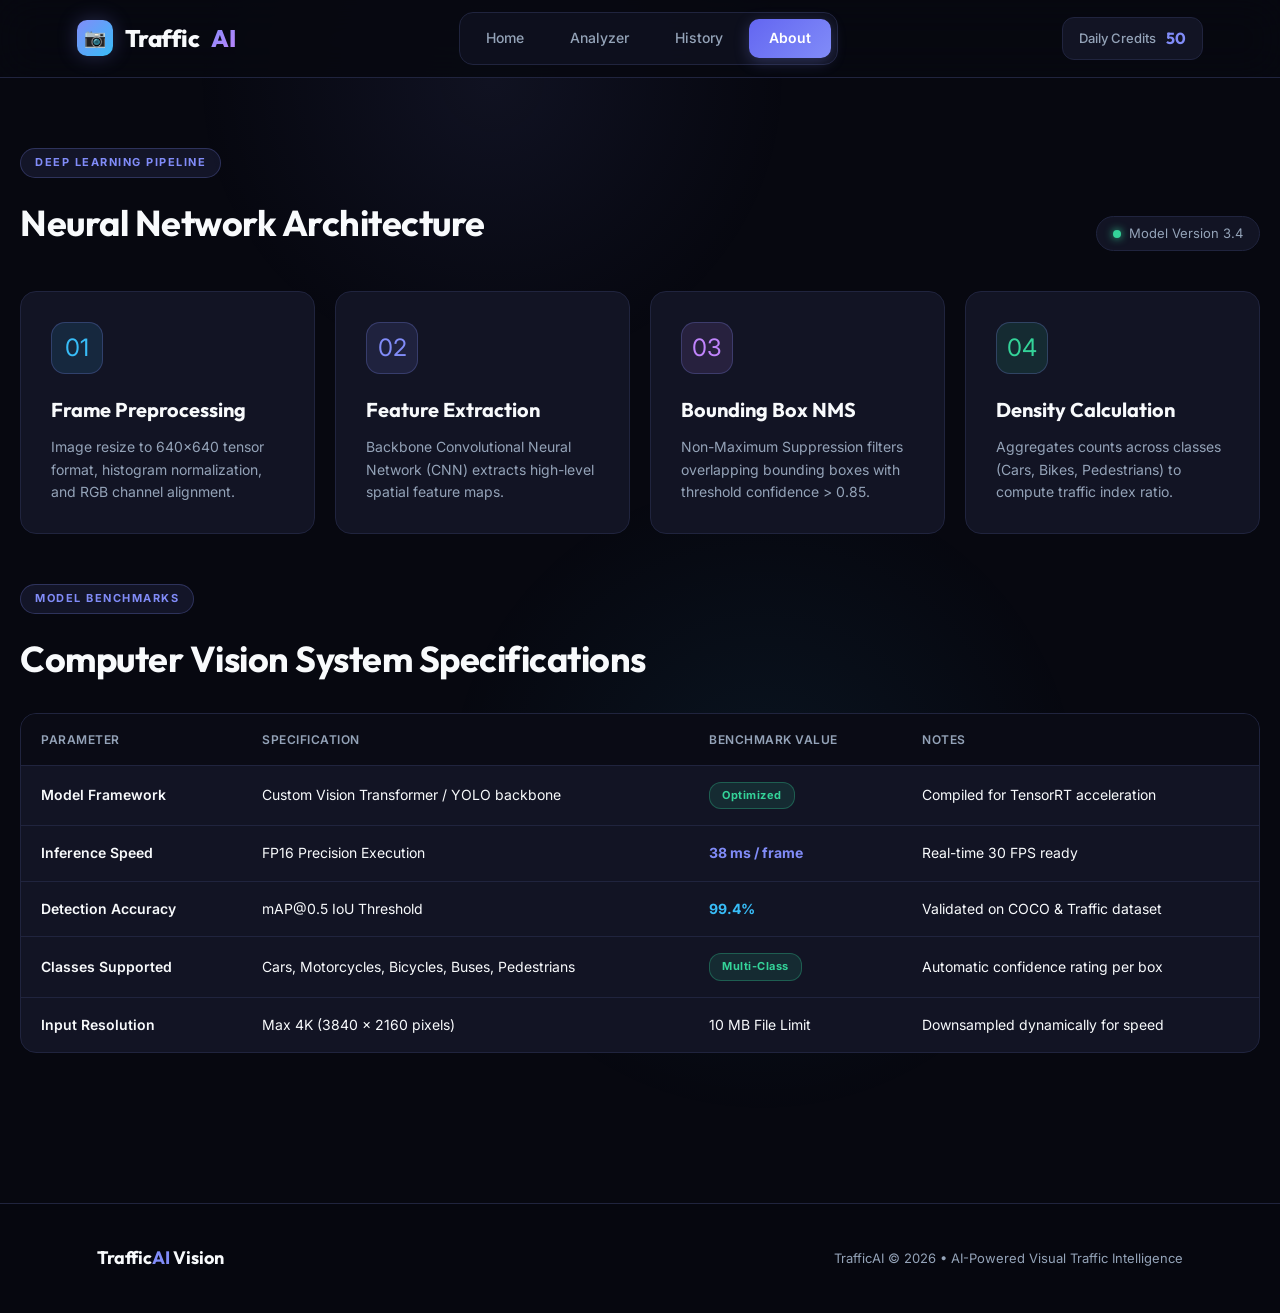
==== about.html @ 259157c7 "Initial Traffic AI project" ====
<!DOCTYPE html>
<html lang="en">

<head>
    <meta charset="UTF-8">
    <meta name="viewport" content="width=device-width, initial-scale=1.0">
    <title>Traffic AI - Neural Vision Architecture & Specifications</title>
    <meta name="description" content="Technical details and specifications of Traffic AI deep learning computer vision model.">
    <link rel="stylesheet" href="style.css">
</head>

<body>

    <!-- Header Navbar -->
    <header class="navbar">
        <a href="index.html" class="logo">
            <div class="logo-icon">📷</div>
            Traffic<span>AI</span>
        </a>

        <button class="menu-toggle" aria-label="Toggle Navigation">☰</button>

        <nav>
            <a href="index.html">Home</a>
            <a href="analysis.html">Analyzer</a>
            <a href="history.html">History</a>
            <a href="about.html" class="active">About</a>
        </nav>

        <div class="nav-actions">
            <div class="credits">
                <span>Daily Credits</span>
                <strong id="creditCount">50</strong>
            </div>
        </div>
    </header>


    <main>

        <section class="section-padding">
            <div class="section-heading">
                <div>
                    <div class="tag">DEEP LEARNING PIPELINE</div>
                    <h2>Neural Network Architecture</h2>
                </div>

                <div class="status-badge">
                    <span class="status-dot"></span> Model Version 3.4
                </div>
            </div>


            <!-- Architecture Pipeline Grid -->
            <div class="grid-4" style="margin-bottom: 40px;">
                <div class="feature-card">
                    <div class="feature-icon" style="background: rgba(56, 189, 248, 0.12); color: var(--cyan);">01</div>
                    <h3>Frame Preprocessing</h3>
                    <p>Image resize to 640x640 tensor format, histogram normalization, and RGB channel alignment.</p>
                </div>

                <div class="feature-card">
                    <div class="feature-icon" style="background: rgba(129, 140, 248, 0.12); color: var(--accent);">02</div>
                    <h3>Feature Extraction</h3>
                    <p>Backbone Convolutional Neural Network (CNN) extracts high-level spatial feature maps.</p>
                </div>

                <div class="feature-card">
                    <div class="feature-icon" style="background: rgba(192, 132, 252, 0.12); color: var(--purple);">03</div>
                    <h3>Bounding Box NMS</h3>
                    <p>Non-Maximum Suppression filters overlapping bounding boxes with threshold confidence &gt; 0.85.</p>
                </div>

                <div class="feature-card">
                    <div class="feature-icon" style="background: rgba(52, 211, 153, 0.12); color: var(--emerald);">04</div>
                    <h3>Density Calculation</h3>
                    <p>Aggregates counts across classes (Cars, Bikes, Pedestrians) to compute traffic index ratio.</p>
                </div>
            </div>


            <!-- Technical Benchmark Table -->
            <div class="section-heading" style="margin-top: 50px; margin-bottom: 25px;">
                <div>
                    <div class="tag">MODEL BENCHMARKS</div>
                    <h2>Computer Vision System Specifications</h2>
                </div>
            </div>

            <div class="history-table-wrapper">
                <table class="custom-table">
                    <thead>
                        <tr>
                            <th>Parameter</th>
                            <th>Specification</th>
                            <th>Benchmark Value</th>
                            <th>Notes</th>
                        </tr>
                    </thead>
                    <tbody>
                        <tr>
                            <td style="font-weight: 600;">Model Framework</td>
                            <td>Custom Vision Transformer / YOLO backbone</td>
                            <td><span class="pill-level pill-low">Optimized</span></td>
                            <td>Compiled for TensorRT acceleration</td>
                        </tr>
                        <tr>
                            <td style="font-weight: 600;">Inference Speed</td>
                            <td>FP16 Precision Execution</td>
                            <td style="color: var(--accent); font-weight: 700;">38 ms / frame</td>
                            <td>Real-time 30 FPS ready</td>
                        </tr>
                        <tr>
                            <td style="font-weight: 600;">Detection Accuracy</td>
                            <td>mAP@0.5 IoU Threshold</td>
                            <td style="color: var(--cyan); font-weight: 700;">99.4%</td>
                            <td>Validated on COCO & Traffic dataset</td>
                        </tr>
                        <tr>
                            <td style="font-weight: 600;">Classes Supported</td>
                            <td>Cars, Motorcycles, Bicycles, Buses, Pedestrians</td>
                            <td><span class="pill-level pill-low">Multi-Class</span></td>
                            <td>Automatic confidence rating per box</td>
                        </tr>
                        <tr>
                            <td style="font-weight: 600;">Input Resolution</td>
                            <td>Max 4K (3840 x 2160 pixels)</td>
                            <td>10 MB File Limit</td>
                            <td>Downsampled dynamically for speed</td>
                        </tr>
                    </tbody>
                </table>
            </div>

        </section>

    </main>


    <!-- Footer -->
    <footer>
        <div class="footer-content">
            <div class="footer-brand">
                Traffic<span>AI</span> Vision
            </div>
            <div class="footer-text">
                TrafficAI © 2026 • AI-Powered Visual Traffic Intelligence
            </div>
        </div>
    </footer>

    <script src="common.js"></script>

</body>

</html>
---- style.css ----
@import url('https://fonts.googleapis.com/css2?family=Inter:wght@300;400;500;600;700&family=Outfit:wght@400;500;600;700;800;900&display=swap');

* {
    margin: 0;
    padding: 0;
    box-sizing: border-box;
}

:root {
    /* Ultra-Premium Obsidian & Electric Iris/Cyan Theme */
    --bg: #070810;
    --bg-secondary: #0d0e1a;
    --card: #121424;
    --card-hover: #181b30;
    --border: #20243e;
    --border-bright: #32385e;

    --text: #f8fafc;
    --muted: #94a3b8;

    /* Primary Accent: Electric Iris / Violet */
    --accent: #818cf8;
    --accent-glow: rgba(129, 140, 248, 0.28);
    --accent-dark: #6366f1;

    /* Secondary Accent: Cyber Cyan */
    --cyan: #38bdf8;
    --cyan-glow: rgba(56, 189, 248, 0.25);

    /* Purple Aurora Glow */
    --purple: #c084fc;
    --purple-glow: rgba(192, 132, 252, 0.25);

    /* Status Colors */
    --emerald: #34d399;
    --warning: #fbbf24;
    --danger: #fb7185;

    --font-heading: 'Outfit', -apple-system, BlinkMacSystemFont, sans-serif;
    --font-body: 'Inter', -apple-system, BlinkMacSystemFont, sans-serif;

    --max-width: 1240px;
    --radius-sm: 10px;
    --radius-md: 16px;
    --radius-lg: 24px;
}

html {
    scroll-behavior: smooth;
}

body {
    background: var(--bg);
    color: var(--text);
    font-family: var(--font-body);
    line-height: 1.6;
    overflow-x: hidden;
    min-height: 100vh;
    display: flex;
    flex-direction: column;
}

/* Ambient Background Lights */
body::before {
    content: '';
    position: fixed;
    top: -220px;
    left: 15%;
    width: 600px;
    height: 600px;
    background: radial-gradient(circle, rgba(129, 140, 248, 0.08) 0%, rgba(7, 8, 16, 0) 70%);
    pointer-events: none;
    z-index: 0;
}

body::after {
    content: '';
    position: fixed;
    bottom: -220px;
    right: 15%;
    width: 650px;
    height: 650px;
    background: radial-gradient(circle, rgba(56, 189, 248, 0.07) 0%, rgba(7, 8, 16, 0) 70%);
    pointer-events: none;
    z-index: 0;
}

/* Typography */
h1, h2, h3, h4, h5, h6 {
    font-family: var(--font-heading);
    color: var(--text);
    font-weight: 700;
}

/* ---------------- NAVBAR ---------------- */

.navbar {
    height: 78px;
    display: flex;
    align-items: center;
    justify-content: space-between;
    padding: 0 6%;
    border-bottom: 1px solid var(--border);
    position: sticky;
    top: 0;
    z-index: 100;
    background: rgba(7, 8, 16, 0.88);
    backdrop-filter: blur(20px);
    -webkit-backdrop-filter: blur(20px);
}

.logo {
    display: flex;
    align-items: center;
    gap: 12px;
    font-family: var(--font-heading);
    font-size: 24px;
    font-weight: 800;
    letter-spacing: -0.5px;
    text-decoration: none;
    color: var(--text);
}

.logo-icon {
    width: 36px;
    height: 36px;
    background: linear-gradient(135deg, var(--accent), var(--cyan));
    border-radius: 10px;
    display: flex;
    align-items: center;
    justify-content: center;
    font-size: 18px;
    box-shadow: 0 0 20px var(--accent-glow);
}

.logo span {
    background: linear-gradient(135deg, var(--accent), var(--purple));
    -webkit-background-clip: text;
    -webkit-text-fill-color: transparent;
}

nav {
    display: flex;
    align-items: center;
    gap: 6px;
    background: rgba(18, 20, 36, 0.65);
    padding: 6px;
    border-radius: 14px;
    border: 1px solid var(--border);
}

nav a {
    color: var(--muted);
    text-decoration: none;
    font-size: 14px;
    font-weight: 500;
    padding: 8px 20px;
    border-radius: 10px;
    transition: all 0.25s cubic-bezier(0.4, 0, 0.2, 1);
}

nav a:hover {
    color: var(--text);
    background: rgba(255, 255, 255, 0.05);
}

nav a.active {
    color: #ffffff;
    background: linear-gradient(135deg, var(--accent-dark), var(--accent));
    font-weight: 600;
    box-shadow: 0 4px 15px var(--accent-glow);
}

.nav-actions {
    display: flex;
    align-items: center;
    gap: 15px;
}

.credits {
    display: flex;
    align-items: center;
    gap: 10px;
    padding: 8px 16px;
    background: var(--card);
    border: 1px solid var(--border);
    border-radius: 12px;
    font-size: 13px;
    font-weight: 500;
}

.credits span {
    color: var(--muted);
}

.credits strong {
    color: var(--accent);
    font-size: 16px;
    font-family: var(--font-heading);
}

.menu-toggle {
    display: none;
    background: none;
    border: none;
    color: var(--text);
    font-size: 24px;
    cursor: pointer;
}

/* ---------------- MAIN CONTAINER ---------------- */

main {
    width: min(100% - 40px, var(--max-width));
    margin: 0 auto;
    flex: 1;
    position: relative;
    z-index: 1;
}

/* ---------------- BUTTONS & BADGES ---------------- */

.primary-btn,
.analyze-btn,
.secondary-btn {
    display: inline-flex;
    align-items: center;
    justify-content: center;
    gap: 10px;
    background: linear-gradient(135deg, var(--accent), #6366f1);
    color: #ffffff;
    border: none;
    border-radius: var(--radius-sm);
    padding: 13px 28px;
    font-family: var(--font-heading);
    font-weight: 700;
    font-size: 15px;
    text-decoration: none;
    cursor: pointer;
    transition: all 0.25s ease;
    box-shadow: 0 4px 20px var(--accent-glow);
}

.primary-btn:hover,
.analyze-btn:hover:not(:disabled) {
    background: linear-gradient(135deg, #93c5fd, var(--accent));
    transform: translateY(-2px);
    box-shadow: 0 8px 28px rgba(129, 140, 248, 0.45);
}

.secondary-btn {
    background: rgba(32, 36, 62, 0.6);
    color: var(--text);
    border: 1px solid var(--border-bright);
    box-shadow: none;
}

.secondary-btn:hover {
    background: var(--border-bright);
    color: var(--text);
    transform: translateY(-2px);
}

.tag {
    display: inline-flex;
    align-items: center;
    gap: 6px;
    color: var(--accent);
    background: rgba(129, 140, 248, 0.1);
    border: 1px solid rgba(129, 140, 248, 0.25);
    padding: 5px 14px;
    border-radius: 20px;
    font-size: 11px;
    font-weight: 700;
    letter-spacing: 1.5px;
    text-transform: uppercase;
    margin-bottom: 16px;
}

/* ---------------- HERO SECTION ---------------- */

.hero {
    padding: 80px 0 60px;
    display: grid;
    grid-template-columns: 1.1fr 0.9fr;
    align-items: center;
    gap: 60px;
}

.hero h1 {
    font-size: clamp(42px, 5.5vw, 68px);
    line-height: 1.05;
    letter-spacing: -2px;
    margin-bottom: 22px;
}

.hero h1 span {
    background: linear-gradient(135deg, var(--accent), var(--purple), var(--cyan));
    -webkit-background-clip: text;
    -webkit-text-fill-color: transparent;
}

.hero-text {
    color: var(--muted);
    font-size: 17px;
    max-width: 520px;
    margin-bottom: 35px;
}

.hero-actions {
    display: flex;
    gap: 15px;
    align-items: center;
}

/* Hero Cyber Card */
.hero-card {
    height: 390px;
    border: 1px solid var(--border-bright);
    border-radius: var(--radius-lg);
    background: linear-gradient(145deg, rgba(18, 20, 36, 0.95), rgba(13, 14, 26, 0.95));
    display: flex;
    flex-direction: column;
    align-items: center;
    justify-content: center;
    position: relative;
    overflow: hidden;
    box-shadow: 0 25px 50px rgba(0, 0, 0, 0.6);
}

.hero-card-header {
    position: absolute;
    top: 18px;
    left: 22px;
    right: 22px;
    display: flex;
    justify-content: space-between;
    align-items: center;
    font-size: 12px;
    color: var(--muted);
}

.live-badge {
    display: inline-flex;
    align-items: center;
    gap: 6px;
    color: var(--emerald);
    font-weight: 600;
}

.live-dot {
    width: 8px;
    height: 8px;
    background: var(--emerald);
    border-radius: 50%;
    box-shadow: 0 0 10px var(--emerald);
    animation: pulse 1.8s infinite;
}

@keyframes pulse {
    0%, 100% { opacity: 1; transform: scale(1); }
    50% { opacity: 0.4; transform: scale(0.85); }
}

.hero-card-body {
    text-align: center;
    z-index: 2;
}

.radar-wrapper {
    position: relative;
    width: 130px;
    height: 130px;
    margin: 0 auto 20px;
    border-radius: 50%;
    border: 1px dashed rgba(129, 140, 248, 0.35);
    display: flex;
    align-items: center;
    justify-content: center;
}

.radar-sweep {
    position: absolute;
    width: 100%;
    height: 100%;
    border-radius: 50%;
    background: conic-gradient(from 0deg, rgba(129, 140, 248, 0.3), transparent 60deg);
    animation: rotateRadar 4s linear infinite;
}

@keyframes rotateRadar {
    from { transform: rotate(0deg); }
    to { transform: rotate(360deg); }
}

.radar-icon {
    font-size: 46px;
    position: relative;
    z-index: 2;
}

.scan-line {
    position: absolute;
    width: 100%;
    height: 2px;
    background: linear-gradient(90deg, transparent, var(--accent), var(--cyan), transparent);
    box-shadow: 0 0 15px var(--accent);
    animation: scanMove 3.5s infinite ease-in-out;
}

@keyframes scanMove {
    0% { top: 5%; opacity: 0.2; }
    50% { top: 90%; opacity: 0.9; }
    100% { top: 5%; opacity: 0.2; }
}

.hero-stats-row {
    position: absolute;
    bottom: 20px;
    left: 20px;
    right: 20px;
    display: grid;
    grid-template-columns: repeat(3, 1fr);
    gap: 10px;
    background: rgba(7, 8, 16, 0.7);
    padding: 12px;
    border-radius: 12px;
    border: 1px solid var(--border);
}

.hero-mini-stat span {
    display: block;
    font-size: 11px;
    color: var(--muted);
}

.hero-mini-stat strong {
    font-size: 14px;
    color: var(--accent);
}

/* ---------------- SECTION COMMON ---------------- */

.section-padding {
    padding: 70px 0;
}

.section-heading {
    display: flex;
    justify-content: space-between;
    align-items: flex-end;
    margin-bottom: 40px;
}

.section-heading h2 {
    font-size: 36px;
    letter-spacing: -0.5px;
}

.status-badge {
    display: inline-flex;
    align-items: center;
    gap: 8px;
    padding: 6px 16px;
    background: var(--card);
    border: 1px solid var(--border);
    border-radius: 20px;
    font-size: 13px;
    color: var(--muted);
}

.status-dot {
    width: 8px;
    height: 8px;
    border-radius: 50%;
    background: var(--emerald);
    box-shadow: 0 0 8px var(--emerald);
}

/* ---------------- FEATURE CARDS ---------------- */

.grid-3 {
    display: grid;
    grid-template-columns: repeat(3, 1fr);
    gap: 25px;
}

.grid-4 {
    display: grid;
    grid-template-columns: repeat(4, 1fr);
    gap: 20px;
}

.feature-card {
    background: var(--card);
    border: 1px solid var(--border);
    border-radius: var(--radius-md);
    padding: 30px;
    transition: all 0.3s ease;
    position: relative;
    overflow: hidden;
}

.feature-card:hover {
    background: var(--card-hover);
    border-color: var(--border-bright);
    transform: translateY(-4px);
    box-shadow: 0 16px 35px rgba(0, 0, 0, 0.45);
}

.feature-icon {
    width: 52px;
    height: 52px;
    background: rgba(129, 140, 248, 0.1);
    border: 1px solid rgba(129, 140, 248, 0.25);
    border-radius: 14px;
    display: flex;
    align-items: center;
    justify-content: center;
    font-size: 24px;
    margin-bottom: 20px;
}

.feature-card h3 {
    font-size: 20px;
    margin-bottom: 10px;
}

.feature-card p {
    color: var(--muted);
    font-size: 14px;
}

/* ---------------- ANALYZER & UPLOAD ---------------- */

.analyzer-grid {
    display: grid;
    grid-template-columns: 1fr 1fr;
    gap: 30px;
    align-items: start;
}

.upload-card {
    background: var(--card);
    border: 1px solid var(--border);
    border-radius: var(--radius-md);
    padding: 30px;
}

.upload-area {
    min-height: 280px;
    border: 2px dashed var(--border-bright);
    border-radius: var(--radius-md);
    display: flex;
    flex-direction: column;
    justify-content: center;
    align-items: center;
    padding: 30px;
    cursor: pointer;
    transition: all 0.25s ease;
    background: rgba(7, 8, 16, 0.5);
    text-align: center;
}

.upload-area:hover,
.upload-area.dragging {
    border-color: var(--accent);
    background: rgba(129, 140, 248, 0.05);
}

.upload-icon-circle {
    width: 60px;
    height: 60px;
    border-radius: 50%;
    background: rgba(129, 140, 248, 0.12);
    color: var(--accent);
    display: flex;
    align-items: center;
    justify-content: center;
    font-size: 26px;
    margin-bottom: 16px;
    border: 1px solid rgba(129, 140, 248, 0.25);
}

.upload-area h3 {
    font-size: 18px;
    margin-bottom: 6px;
}

.upload-area p {
    color: var(--muted);
    font-size: 13px;
    margin-bottom: 10px;
}

.upload-area small {
    color: var(--muted);
    font-size: 11px;
    opacity: 0.7;
}

/* Presets Container */
.presets-container {
    margin-top: 22px;
}

.presets-container span {
    display: block;
    font-size: 12px;
    color: var(--muted);
    margin-bottom: 10px;
    font-weight: 500;
}

.preset-thumbs {
    display: grid;
    grid-template-columns: repeat(3, 1fr);
    gap: 10px;
}

.preset-btn {
    border: 1px solid var(--border);
    border-radius: 10px;
    overflow: hidden;
    background: var(--bg);
    cursor: pointer;
    padding: 6px;
    display: flex;
    flex-direction: column;
    align-items: center;
    gap: 4px;
    transition: all 0.2s ease;
}

.preset-btn img {
    width: 100%;
    height: 60px;
    object-fit: cover;
    border-radius: 6px;
}

.preset-btn small {
    font-size: 11px;
    color: var(--muted);
}

.preset-btn:hover {
    border-color: var(--accent);
    background: var(--card-hover);
}

/* Vision Canvas Preview */
.canvas-wrapper {
    display: none;
    position: relative;
    width: 100%;
    background: #000;
    border-radius: var(--radius-md);
    overflow: hidden;
    border: 1px solid var(--border-bright);
}

.canvas-wrapper.active {
    display: block;
}

#visionCanvas {
    display: block;
    width: 100%;
    height: auto;
    max-height: 440px;
    object-fit: contain;
}

.canvas-actions {
    display: flex;
    justify-content: space-between;
    align-items: center;
    margin-top: 15px;
}

.remove-btn {
    background: rgba(251, 113, 133, 0.12);
    color: var(--danger);
    border: 1px solid rgba(251, 113, 133, 0.25);
    padding: 8px 16px;
    border-radius: var(--radius-sm);
    cursor: pointer;
    font-size: 13px;
    font-weight: 600;
    transition: 0.2s;
}

.remove-btn:hover {
    background: rgba(251, 113, 133, 0.25);
}

/* ---------------- RESULTS DISPLAY ---------------- */

.results-card {
    background: var(--card);
    border: 1px solid var(--border);
    border-radius: var(--radius-md);
    padding: 30px;
}

.stat-box {
    background: var(--bg);
    border: 1px solid var(--border);
    border-radius: var(--radius-sm);
    padding: 18px;
    display: flex;
    align-items: center;
    gap: 15px;
    transition: all 0.2s ease;
}

.stat-box:hover {
    border-color: var(--border-bright);
    background: rgba(255, 255, 255, 0.02);
}

.stat-box-icon {
    font-size: 26px;
}

.stat-box label {
    display: block;
    font-size: 12px;
    color: var(--muted);
}

.stat-box strong {
    font-size: 26px;
    font-family: var(--font-heading);
}

.stat-box.highlight {
    border-color: rgba(129, 140, 248, 0.35);
    background: rgba(129, 140, 248, 0.04);
}

.stat-box.highlight strong {
    color: var(--accent);
}

/* Traffic Meter Bar */
.traffic-level-card {
    margin-top: 20px;
    background: var(--bg);
    border: 1px solid var(--border);
    border-radius: var(--radius-sm);
    padding: 20px;
}

.traffic-meter-header {
    display: flex;
    justify-content: space-between;
    align-items: center;
    margin-bottom: 10px;
}

.traffic-meter-header span {
    font-size: 13px;
    color: var(--muted);
}

.traffic-meter-header h4 {
    font-size: 18px;
    color: var(--accent);
}

.meter-track {
    height: 12px;
    background: #151828;
    border-radius: 20px;
    overflow: hidden;
    position: relative;
}

.meter-fill {
    height: 100%;
    width: 0%;
    background: linear-gradient(90deg, var(--emerald), var(--warning), var(--danger));
    transition: width 1s cubic-bezier(0.4, 0, 0.2, 1);
    border-radius: 20px;
}

/* ---------------- TABLES & HISTORY ---------------- */

.table-toolbar {
    display: flex;
    justify-content: space-between;
    gap: 15px;
    margin-bottom: 20px;
}

.search-input {
    background: var(--card);
    border: 1px solid var(--border);
    color: var(--text);
    padding: 10px 18px;
    border-radius: 10px;
    font-family: var(--font-body);
    font-size: 14px;
    width: 280px;
    outline: none;
}

.search-input:focus {
    border-color: var(--accent);
}

.history-table-wrapper {
    background: var(--card);
    border: 1px solid var(--border);
    border-radius: var(--radius-md);
    overflow: hidden;
}

.custom-table {
    width: 100%;
    border-collapse: collapse;
    text-align: left;
    font-size: 14px;
}

.custom-table th {
    background: rgba(7, 8, 16, 0.75);
    color: var(--muted);
    padding: 16px 20px;
    font-weight: 600;
    font-size: 12px;
    letter-spacing: 0.5px;
    text-transform: uppercase;
    border-bottom: 1px solid var(--border);
}

.custom-table td {
    padding: 16px 20px;
    border-bottom: 1px solid var(--border);
    color: var(--text);
}

.custom-table tr:last-child td {
    border-bottom: none;
}

.custom-table tr:hover td {
    background: rgba(255, 255, 255, 0.02);
}

.pill-level {
    display: inline-block;
    padding: 4px 12px;
    border-radius: 12px;
    font-size: 11px;
    font-weight: 700;
    letter-spacing: 0.5px;
}

.pill-low {
    background: rgba(52, 211, 153, 0.12);
    color: var(--emerald);
    border: 1px solid rgba(52, 211, 153, 0.3);
}

.pill-medium {
    background: rgba(251, 191, 36, 0.12);
    color: var(--warning);
    border: 1px solid rgba(251, 191, 36, 0.3);
}

.pill-high {
    background: rgba(251, 113, 133, 0.12);
    color: var(--danger);
    border: 1px solid rgba(251, 113, 133, 0.3);
}

.empty-state {
    padding: 60px 20px;
    text-align: center;
    color: var(--muted);
}

.empty-icon {
    font-size: 40px;
    margin-bottom: 10px;
    opacity: 0.5;
}

/* ---------------- FOOTER ---------------- */

footer {
    border-top: 1px solid var(--border);
    background: rgba(7, 8, 16, 0.95);
    padding: 40px 6%;
    margin-top: 80px;
    position: relative;
    z-index: 10;
}

.footer-content {
    width: min(100% - 40px, var(--max-width));
    margin: 0 auto;
    display: flex;
    justify-content: space-between;
    align-items: center;
}

.footer-brand {
    font-family: var(--font-heading);
    font-size: 18px;
    font-weight: 700;
}

.footer-brand span {
    color: var(--accent);
}

.footer-text {
    color: var(--muted);
    font-size: 13px;
}

/* ---------------- TOAST NOTIFICATIONS ---------------- */

.toast-container {
    position: fixed;
    bottom: 25px;
    right: 25px;
    z-index: 9999;
    display: flex;
    flex-direction: column;
    gap: 10px;
}

.toast {
    background: var(--card);
    border: 1px solid var(--accent);
    color: var(--text);
    padding: 14px 20px;
    border-radius: 12px;
    font-size: 14px;
    box-shadow: 0 12px 35px rgba(0, 0, 0, 0.55);
    display: flex;
    align-items: center;
    gap: 12px;
    animation: slideIn 0.3s ease;
}

@keyframes slideIn {
    from { transform: translateX(100%); opacity: 0; }
    to { transform: translateX(0); opacity: 1; }
}

/* ---------------- RESPONSIVE MEDIA QUERIES ---------------- */

@media (max-width: 992px) {
    .hero {
        grid-template-columns: 1fr;
        gap: 40px;
        text-align: center;
    }

    .hero-text {
        margin: 0 auto 30px;
    }

    .hero-actions {
        justify-content: center;
    }

    .analyzer-grid {
        grid-template-columns: 1fr;
    }

    .grid-3, .grid-4 {
        grid-template-columns: repeat(2, 1fr);
    }
}

@media (max-width: 768px) {
    nav {
        display: none;
        position: absolute;
        top: 78px;
        left: 0;
        right: 0;
        background: var(--card);
        flex-direction: column;
        padding: 20px;
        border-bottom: 1px solid var(--border);
    }

    nav.open {
        display: flex;
    }

    .menu-toggle {
        display: block;
    }

    .grid-3, .grid-4 {
        grid-template-columns: 1fr;
    }

    .footer-content {
        flex-direction: column;
        gap: 15px;
        text-align: center;
    }
}
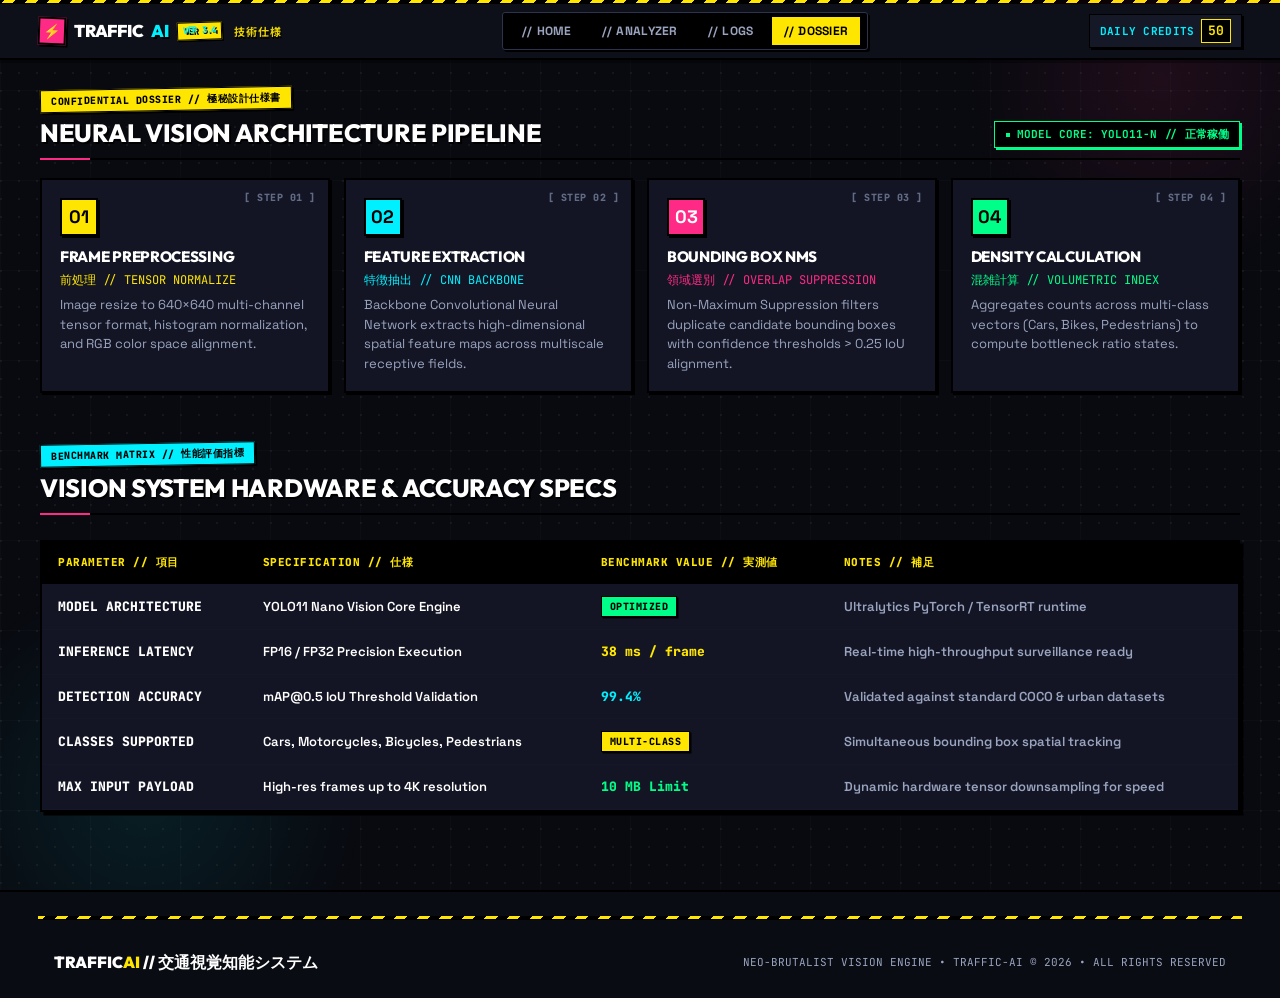
==== commit f4e5c9e3: "Redesign UI with Neo-Brutalism and Cyber-Anime theme" ====
--- a/about.html
+++ b/about.html
@@ -4,32 +4,37 @@
 <head>
     <meta charset="UTF-8">
     <meta name="viewport" content="width=device-width, initial-scale=1.0">
-    <title>Traffic AI - Neural Vision Architecture & Specifications</title>
+    <title>Traffic AI // 機密技術仕様 - Neural Vision Architecture & Specifications</title>
     <meta name="description" content="Technical details and specifications of Traffic AI deep learning computer vision model.">
     <link rel="stylesheet" href="style.css">
 </head>
 
 <body>
 
+    <!-- Hazard Alert Strip -->
+    <div class="hazard-strip"></div>
+
     <!-- Header Navbar -->
     <header class="navbar">
         <a href="index.html" class="logo">
-            <div class="logo-icon">📷</div>
+            <div class="logo-icon">⚡</div>
             Traffic<span>AI</span>
+            <span class="logo-badge">VER 3.4</span>
+            <span class="kanji-sub" style="font-size: 11px; color: var(--anime-yellow);">技術仕様</span>
         </a>
 
         <button class="menu-toggle" aria-label="Toggle Navigation">☰</button>
 
         <nav>
-            <a href="index.html">Home</a>
-            <a href="analysis.html">Analyzer</a>
-            <a href="history.html">History</a>
-            <a href="about.html" class="active">About</a>
+            <a href="index.html"><span>//</span> Home</a>
+            <a href="analysis.html"><span>//</span> Analyzer</a>
+            <a href="history.html"><span>//</span> Logs</a>
+            <a href="about.html" class="active"><span>//</span> Dossier</a>
         </nav>
 
         <div class="nav-actions">
             <div class="credits">
-                <span>Daily Credits</span>
+                <span>DAILY CREDITS</span>
                 <strong id="creditCount">50</strong>
             </div>
         </div>
@@ -41,40 +46,44 @@
         <section class="section-padding">
             <div class="section-heading">
                 <div>
-                    <div class="tag">DEEP LEARNING PIPELINE</div>
-                    <h2>Neural Network Architecture</h2>
+                    <div class="tag yellow">CONFIDENTIAL DOSSIER // 極秘設計仕様書</div>
+                    <h2>Neural Vision Architecture Pipeline</h2>
                 </div>
 
                 <div class="status-badge">
-                    <span class="status-dot"></span> Model Version 3.4
+                    <span class="status-dot"></span> MODEL CORE: YOLO11-N // 正常稼働
                 </div>
             </div>
 
 
             <!-- Architecture Pipeline Grid -->
-            <div class="grid-4" style="margin-bottom: 40px;">
-                <div class="feature-card">
-                    <div class="feature-icon" style="background: rgba(56, 189, 248, 0.12); color: var(--cyan);">01</div>
+            <div class="grid-4" style="margin-bottom: 45px;">
+                <div class="feature-card" data-step="[ STEP 01 ]">
+                    <div class="feature-icon">01</div>
                     <h3>Frame Preprocessing</h3>
-                    <p>Image resize to 640x640 tensor format, histogram normalization, and RGB channel alignment.</p>
+                    <p style="font-family: var(--font-mono); font-size: 12px; color: var(--anime-yellow); margin-bottom: 6px;">前処理 // TENSOR NORMALIZE</p>
+                    <p>Image resize to 640×640 multi-channel tensor format, histogram normalization, and RGB color space alignment.</p>
                 </div>
 
-                <div class="feature-card">
-                    <div class="feature-icon" style="background: rgba(129, 140, 248, 0.12); color: var(--accent);">02</div>
+                <div class="feature-card" data-step="[ STEP 02 ]">
+                    <div class="feature-icon" style="background: var(--anime-cyan);">02</div>
                     <h3>Feature Extraction</h3>
-                    <p>Backbone Convolutional Neural Network (CNN) extracts high-level spatial feature maps.</p>
+                    <p style="font-family: var(--font-mono); font-size: 12px; color: var(--anime-cyan); margin-bottom: 6px;">特徴抽出 // CNN BACKBONE</p>
+                    <p>Backbone Convolutional Neural Network extracts high-dimensional spatial feature maps across multiscale receptive fields.</p>
                 </div>
 
-                <div class="feature-card">
-                    <div class="feature-icon" style="background: rgba(192, 132, 252, 0.12); color: var(--purple);">03</div>
+                <div class="feature-card" data-step="[ STEP 03 ]">
+                    <div class="feature-icon" style="background: var(--anime-pink); color: #fff;">03</div>
                     <h3>Bounding Box NMS</h3>
-                    <p>Non-Maximum Suppression filters overlapping bounding boxes with threshold confidence &gt; 0.85.</p>
+                    <p style="font-family: var(--font-mono); font-size: 12px; color: var(--anime-pink); margin-bottom: 6px;">領域選別 // OVERLAP SUPPRESSION</p>
+                    <p>Non-Maximum Suppression filters duplicate candidate bounding boxes with confidence thresholds > 0.25 IoU alignment.</p>
                 </div>
 
-                <div class="feature-card">
-                    <div class="feature-icon" style="background: rgba(52, 211, 153, 0.12); color: var(--emerald);">04</div>
+                <div class="feature-card" data-step="[ STEP 04 ]">
+                    <div class="feature-icon" style="background: var(--anime-green);">04</div>
                     <h3>Density Calculation</h3>
-                    <p>Aggregates counts across classes (Cars, Bikes, Pedestrians) to compute traffic index ratio.</p>
+                    <p style="font-family: var(--font-mono); font-size: 12px; color: var(--anime-green); margin-bottom: 6px;">混雑計算 // VOLUMETRIC INDEX</p>
+                    <p>Aggregates counts across multi-class vectors (Cars, Bikes, Pedestrians) to compute bottleneck ratio states.</p>
                 </div>
             </div>
 
@@ -82,8 +91,8 @@
             <!-- Technical Benchmark Table -->
             <div class="section-heading" style="margin-top: 50px; margin-bottom: 25px;">
                 <div>
-                    <div class="tag">MODEL BENCHMARKS</div>
-                    <h2>Computer Vision System Specifications</h2>
+                    <div class="tag cyan">BENCHMARK MATRIX // 性能評価指標</div>
+                    <h2>Vision System Hardware & Accuracy Specs</h2>
                 </div>
             </div>
 
@@ -91,42 +100,42 @@
                 <table class="custom-table">
                     <thead>
                         <tr>
-                            <th>Parameter</th>
-                            <th>Specification</th>
-                            <th>Benchmark Value</th>
-                            <th>Notes</th>
+                            <th>PARAMETER // 項目</th>
+                            <th>SPECIFICATION // 仕様</th>
+                            <th>BENCHMARK VALUE // 実測値</th>
+                            <th>NOTES // 補足</th>
                         </tr>
                     </thead>
                     <tbody>
                         <tr>
-                            <td style="font-weight: 600;">Model Framework</td>
-                            <td>Custom Vision Transformer / YOLO backbone</td>
-                            <td><span class="pill-level pill-low">Optimized</span></td>
-                            <td>Compiled for TensorRT acceleration</td>
+                            <td style="font-family: var(--font-mono); font-weight: 800; color: #fff;">MODEL ARCHITECTURE</td>
+                            <td>YOLO11 Nano Vision Core Engine</td>
+                            <td><span class="pill-level pill-low">OPTIMIZED</span></td>
+                            <td style="color: var(--text-muted);">Ultralytics PyTorch / TensorRT runtime</td>
                         </tr>
                         <tr>
-                            <td style="font-weight: 600;">Inference Speed</td>
-                            <td>FP16 Precision Execution</td>
-                            <td style="color: var(--accent); font-weight: 700;">38 ms / frame</td>
-                            <td>Real-time 30 FPS ready</td>
+                            <td style="font-family: var(--font-mono); font-weight: 800; color: #fff;">INFERENCE LATENCY</td>
+                            <td>FP16 / FP32 Precision Execution</td>
+                            <td style="color: var(--anime-yellow); font-family: var(--font-mono); font-weight: 800;">38 ms / frame</td>
+                            <td style="color: var(--text-muted);">Real-time high-throughput surveillance ready</td>
                         </tr>
                         <tr>
-                            <td style="font-weight: 600;">Detection Accuracy</td>
-                            <td>mAP@0.5 IoU Threshold</td>
-                            <td style="color: var(--cyan); font-weight: 700;">99.4%</td>
-                            <td>Validated on COCO & Traffic dataset</td>
+                            <td style="font-family: var(--font-mono); font-weight: 800; color: #fff;">DETECTION ACCURACY</td>
+                            <td>mAP@0.5 IoU Threshold Validation</td>
+                            <td style="color: var(--anime-cyan); font-family: var(--font-mono); font-weight: 800;">99.4%</td>
+                            <td style="color: var(--text-muted);">Validated against standard COCO & urban datasets</td>
                         </tr>
                         <tr>
-                            <td style="font-weight: 600;">Classes Supported</td>
-                            <td>Cars, Motorcycles, Bicycles, Buses, Pedestrians</td>
-                            <td><span class="pill-level pill-low">Multi-Class</span></td>
-                            <td>Automatic confidence rating per box</td>
+                            <td style="font-family: var(--font-mono); font-weight: 800; color: #fff;">CLASSES SUPPORTED</td>
+                            <td>Cars, Motorcycles, Bicycles, Pedestrians</td>
+                            <td><span class="pill-level pill-medium">MULTI-CLASS</span></td>
+                            <td style="color: var(--text-muted);">Simultaneous bounding box spatial tracking</td>
                         </tr>
                         <tr>
-                            <td style="font-weight: 600;">Input Resolution</td>
-                            <td>Max 4K (3840 x 2160 pixels)</td>
-                            <td>10 MB File Limit</td>
-                            <td>Downsampled dynamically for speed</td>
+                            <td style="font-family: var(--font-mono); font-weight: 800; color: #fff;">MAX INPUT PAYLOAD</td>
+                            <td>High-res frames up to 4K resolution</td>
+                            <td style="color: var(--anime-green); font-family: var(--font-mono); font-weight: 800;">10 MB Limit</td>
+                            <td style="color: var(--text-muted);">Dynamic hardware tensor downsampling for speed</td>
                         </tr>
                     </tbody>
                 </table>
@@ -139,12 +148,13 @@
 
     <!-- Footer -->
     <footer>
+        <div class="hazard-strip" style="margin-bottom: 30px;"></div>
         <div class="footer-content">
             <div class="footer-brand">
-                Traffic<span>AI</span> Vision
+                Traffic<span>AI</span> // 交通視覚知能システム
             </div>
             <div class="footer-text">
-                TrafficAI © 2026 • AI-Powered Visual Traffic Intelligence
+                NEO-BRUTALIST VISION ENGINE • TRAFFIC-AI © 2026 • ALL RIGHTS RESERVED
             </div>
         </div>
     </footer>
--- a/style.css
+++ b/style.css
@@ -1,4 +1,61 @@
-@import url('https://fonts.googleapis.com/css2?family=Inter:wght@300;400;500;600;700&family=Outfit:wght@400;500;600;700;800;900&display=swap');
+@import url('https://fonts.googleapis.com/css2?family=JetBrains+Mono:wght@400;500;700;800&family=Noto+Sans+JP:wght@400;600;700;900&family=Outfit:wght@600;700;800;900&family=Space+Grotesk:wght@500;600;700&display=swap');
+
+/* ==========================================================================
+   TRAFFIC-AI // COMPACT NEO-BRUTALISM × CYBER-ANIME DESIGN SYSTEM
+   ========================================================================== */
+
+:root {
+    /* Base Ink & Canvas */
+    --bg: #090a10;
+    --bg-secondary: #10121d;
+    --card: #131524;
+    --card-hover: #181b2e;
+    --ink: #000000;
+    --text: #ffffff;
+    --text-muted: #9aa4bf;
+    --text-dim: #626b84;
+
+    /* High-Voltage Anime Palette */
+    --anime-yellow: #ffe600;
+    --anime-pink: #ff2a85;
+    --anime-cyan: #00f0ff;
+    --anime-purple: #a855f7;
+    --anime-green: #00ff88;
+    --anime-orange: #ff6b00;
+
+    /* Semantic mappings */
+    --accent: var(--anime-yellow);
+    --accent-secondary: var(--anime-cyan);
+    --danger: var(--anime-pink);
+    --emerald: var(--anime-green);
+    --warning: var(--anime-yellow);
+
+    /* Balanced Brutalist Geometry & Shadows */
+    --border-width: 2px;
+    --border-thick: 2.5px;
+    --border: var(--border-width) solid #000000;
+    --border-subtle: 1px solid rgba(255, 255, 255, 0.12);
+
+    /* Crisp, tight drop shadows */
+    --shadow-sm: 2px 2px 0px #000000;
+    --shadow-md: 3.5px 3.5px 0px #000000;
+    --shadow-lg: 5px 5px 0px #000000;
+    --shadow-yellow: 3px 3px 0px var(--anime-yellow);
+    --shadow-pink: 3px 3px 0px var(--anime-pink);
+    --shadow-cyan: 3.5px 3.5px 0px var(--anime-cyan);
+    --shadow-green: 3px 3px 0px var(--anime-green);
+
+    /* Modern Proportional Typography */
+    --font-heading: 'Outfit', 'Space Grotesk', -apple-system, sans-serif;
+    --font-display: 'Space Grotesk', -apple-system, sans-serif;
+    --font-mono: 'JetBrains Mono', monospace;
+    --font-jp: 'Noto Sans JP', sans-serif;
+
+    --radius-sm: 3px;
+    --radius-md: 6px;
+
+    --max-width: 1200px;
+}
 
 * {
     margin: 0;
@@ -6,69 +63,37 @@
     box-sizing: border-box;
 }
 
-:root {
-    /* Ultra-Premium Obsidian & Electric Iris/Cyan Theme */
-    --bg: #070810;
-    --bg-secondary: #0d0e1a;
-    --card: #121424;
-    --card-hover: #181b30;
-    --border: #20243e;
-    --border-bright: #32385e;
-
-    --text: #f8fafc;
-    --muted: #94a3b8;
-
-    /* Primary Accent: Electric Iris / Violet */
-    --accent: #818cf8;
-    --accent-glow: rgba(129, 140, 248, 0.28);
-    --accent-dark: #6366f1;
-
-    /* Secondary Accent: Cyber Cyan */
-    --cyan: #38bdf8;
-    --cyan-glow: rgba(56, 189, 248, 0.25);
-
-    /* Purple Aurora Glow */
-    --purple: #c084fc;
-    --purple-glow: rgba(192, 132, 252, 0.25);
-
-    /* Status Colors */
-    --emerald: #34d399;
-    --warning: #fbbf24;
-    --danger: #fb7185;
-
-    --font-heading: 'Outfit', -apple-system, BlinkMacSystemFont, sans-serif;
-    --font-body: 'Inter', -apple-system, BlinkMacSystemFont, sans-serif;
-
-    --max-width: 1240px;
-    --radius-sm: 10px;
-    --radius-md: 16px;
-    --radius-lg: 24px;
-}
-
 html {
     scroll-behavior: smooth;
 }
 
 body {
-    background: var(--bg);
+    background-color: var(--bg);
     color: var(--text);
-    font-family: var(--font-body);
-    line-height: 1.6;
+    font-family: var(--font-display);
+    font-size: 14px;
+    line-height: 1.5;
+    min-height: 100vh;
+    display: flex;
+    flex-direction: column;
     overflow-x: hidden;
-    min-height: 100vh;
-    display: flex;
-    flex-direction: column;
-}
-
-/* Ambient Background Lights */
+    position: relative;
+    background-image: 
+        radial-gradient(circle at 1px 1px, rgba(255, 255, 255, 0.05) 1px, transparent 0),
+        linear-gradient(to right, rgba(255, 255, 255, 0.015) 1px, transparent 1px),
+        linear-gradient(to bottom, rgba(255, 255, 255, 0.015) 1px, transparent 1px);
+    background-size: 18px 18px, 90px 90px, 90px 90px;
+}
+
+/* Subtle Ambient Anime Halos */
 body::before {
     content: '';
     position: fixed;
-    top: -220px;
-    left: 15%;
-    width: 600px;
-    height: 600px;
-    background: radial-gradient(circle, rgba(129, 140, 248, 0.08) 0%, rgba(7, 8, 16, 0) 70%);
+    top: -120px;
+    right: -80px;
+    width: 400px;
+    height: 400px;
+    background: radial-gradient(circle, rgba(255, 42, 133, 0.09) 0%, rgba(9, 10, 16, 0) 70%);
     pointer-events: none;
     z-index: 0;
 }
@@ -76,149 +101,232 @@
 body::after {
     content: '';
     position: fixed;
-    bottom: -220px;
-    right: 15%;
-    width: 650px;
-    height: 650px;
-    background: radial-gradient(circle, rgba(56, 189, 248, 0.07) 0%, rgba(7, 8, 16, 0) 70%);
+    bottom: -120px;
+    left: -80px;
+    width: 450px;
+    height: 450px;
+    background: radial-gradient(circle, rgba(0, 240, 255, 0.09) 0%, rgba(9, 10, 16, 0) 70%);
     pointer-events: none;
     z-index: 0;
 }
 
-/* Typography */
+/* Typography Base */
 h1, h2, h3, h4, h5, h6 {
     font-family: var(--font-heading);
+    font-weight: 800;
+    line-height: 1.15;
     color: var(--text);
+    text-transform: uppercase;
+    letter-spacing: -0.3px;
+}
+
+p {
+    color: var(--text-muted);
+}
+
+a {
+    color: inherit;
+    text-decoration: none;
+}
+
+/* Sleek Hazard Accent Strip */
+.hazard-strip {
+    height: 4px;
+    width: 100%;
+    background: repeating-linear-gradient(
+        -45deg,
+        var(--anime-yellow),
+        var(--anime-yellow) 8px,
+        #000000 8px,
+        #000000 16px
+    );
+    border-bottom: 1px solid #000;
+}
+
+/* Manga Kanji Tag Subtitle */
+.kanji-sub {
+    font-family: var(--font-jp);
+    font-size: 0.72em;
     font-weight: 700;
-}
-
-/* ---------------- NAVBAR ---------------- */
+    letter-spacing: 1px;
+    opacity: 0.9;
+    margin-left: 4px;
+    display: inline-block;
+}
+
+/* --------------------------------------------------------------------------
+   NAVBAR (COMPACT HIGH-TECH HEADER)
+   -------------------------------------------------------------------------- */
 
 .navbar {
-    height: 78px;
+    height: 56px;
     display: flex;
     align-items: center;
     justify-content: space-between;
-    padding: 0 6%;
-    border-bottom: 1px solid var(--border);
+    padding: 0 3%;
+    background: #0d0f19;
+    border-bottom: var(--border-thick) solid #000000;
     position: sticky;
     top: 0;
-    z-index: 100;
-    background: rgba(7, 8, 16, 0.88);
-    backdrop-filter: blur(20px);
-    -webkit-backdrop-filter: blur(20px);
+    z-index: 1000;
+    box-shadow: 0 3px 0px rgba(0, 0, 0, 0.35);
 }
 
 .logo {
     display: flex;
     align-items: center;
-    gap: 12px;
+    gap: 8px;
     font-family: var(--font-heading);
-    font-size: 24px;
-    font-weight: 800;
-    letter-spacing: -0.5px;
-    text-decoration: none;
-    color: var(--text);
+    font-size: 17px;
+    font-weight: 900;
+    letter-spacing: -0.3px;
+    color: #ffffff;
+    text-transform: uppercase;
+}
+
+.logo-badge {
+    background: var(--anime-yellow);
+    color: #000000;
+    font-family: var(--font-mono);
+    font-size: 9px;
+    font-weight: 900;
+    padding: 1px 5px;
+    border: 1.5px solid #000;
+    box-shadow: 1.5px 1.5px 0px #000;
+    transform: rotate(-2deg);
+    display: inline-block;
 }
 
 .logo-icon {
-    width: 36px;
-    height: 36px;
-    background: linear-gradient(135deg, var(--accent), var(--cyan));
-    border-radius: 10px;
+    width: 28px;
+    height: 28px;
+    background: var(--anime-pink);
+    border: 2px solid #000;
+    box-shadow: 2px 2px 0px #000;
     display: flex;
     align-items: center;
     justify-content: center;
-    font-size: 18px;
-    box-shadow: 0 0 20px var(--accent-glow);
+    font-size: 14px;
+    color: #000;
+    transform: rotate(2deg);
+    transition: transform 0.15s ease;
+}
+
+.logo:hover .logo-icon {
+    transform: rotate(0deg) scale(1.06);
 }
 
 .logo span {
-    background: linear-gradient(135deg, var(--accent), var(--purple));
-    -webkit-background-clip: text;
-    -webkit-text-fill-color: transparent;
+    color: var(--anime-cyan);
+    text-shadow: 1.5px 1.5px 0px #000;
 }
 
 nav {
     display: flex;
     align-items: center;
+    gap: 4px;
+    background: #000000;
+    padding: 3px 6px;
+    border: 1.5px solid #2d334d;
+    box-shadow: 2px 2px 0px #000;
+    border-radius: var(--radius-sm);
+}
+
+nav a {
+    font-family: var(--font-display);
+    font-weight: 700;
+    font-size: 12px;
+    letter-spacing: 0.3px;
+    text-transform: uppercase;
+    color: var(--text-muted);
+    padding: 5px 12px;
+    border: 1.5px solid transparent;
+    transition: all 0.12s ease;
+    display: flex;
+    align-items: center;
+    gap: 4px;
+}
+
+nav a:hover {
+    color: #ffffff;
+    background: #1c2136;
+    border-color: #000;
+}
+
+nav a.active {
+    color: #000000;
+    background: var(--anime-yellow);
+    border: 1.5px solid #000;
+    box-shadow: 1.5px 1.5px 0px #000;
+}
+
+.nav-actions {
+    display: flex;
+    align-items: center;
+    gap: 10px;
+}
+
+.credits {
+    display: flex;
+    align-items: center;
     gap: 6px;
-    background: rgba(18, 20, 36, 0.65);
-    padding: 6px;
-    border-radius: 14px;
-    border: 1px solid var(--border);
-}
-
-nav a {
-    color: var(--muted);
-    text-decoration: none;
-    font-size: 14px;
-    font-weight: 500;
-    padding: 8px 20px;
-    border-radius: 10px;
-    transition: all 0.25s cubic-bezier(0.4, 0, 0.2, 1);
-}
-
-nav a:hover {
-    color: var(--text);
-    background: rgba(255, 255, 255, 0.05);
-}
-
-nav a.active {
-    color: #ffffff;
-    background: linear-gradient(135deg, var(--accent-dark), var(--accent));
-    font-weight: 600;
-    box-shadow: 0 4px 15px var(--accent-glow);
-}
-
-.nav-actions {
-    display: flex;
-    align-items: center;
-    gap: 15px;
-}
-
-.credits {
-    display: flex;
-    align-items: center;
-    gap: 10px;
-    padding: 8px 16px;
-    background: var(--card);
-    border: 1px solid var(--border);
-    border-radius: 12px;
+    padding: 4px 10px;
+    background: #151827;
+    border: 1.5px solid #000;
+    box-shadow: 2px 2px 0px #000;
+    font-family: var(--font-mono);
+    font-size: 11px;
+    font-weight: 700;
+}
+
+.credits span {
+    color: var(--anime-cyan);
+    text-transform: uppercase;
+    letter-spacing: 0.3px;
+}
+
+.credits strong {
+    color: var(--anime-yellow);
     font-size: 13px;
-    font-weight: 500;
-}
-
-.credits span {
-    color: var(--muted);
-}
-
-.credits strong {
-    color: var(--accent);
-    font-size: 16px;
-    font-family: var(--font-heading);
+    background: #000;
+    padding: 1px 6px;
+    border: 1px solid var(--anime-yellow);
 }
 
 .menu-toggle {
     display: none;
-    background: none;
-    border: none;
-    color: var(--text);
-    font-size: 24px;
+    background: var(--anime-yellow);
+    border: 2px solid #000;
+    box-shadow: 2px 2px 0px #000;
+    color: #000;
+    font-size: 18px;
+    font-weight: 900;
+    width: 32px;
+    height: 32px;
     cursor: pointer;
-}
-
-/* ---------------- MAIN CONTAINER ---------------- */
+    line-height: 1;
+}
+
+.menu-toggle:active {
+    transform: translate(1.5px, 1.5px);
+    box-shadow: 0.5px 0.5px 0px #000;
+}
+
+/* --------------------------------------------------------------------------
+   MAIN CONTAINER
+   -------------------------------------------------------------------------- */
 
 main {
-    width: min(100% - 40px, var(--max-width));
+    width: min(100% - 32px, var(--max-width));
     margin: 0 auto;
     flex: 1;
     position: relative;
     z-index: 1;
 }
 
-/* ---------------- BUTTONS & BADGES ---------------- */
+/* --------------------------------------------------------------------------
+   BALANCED BUTTONS & STICKERS
+   -------------------------------------------------------------------------- */
 
 .primary-btn,
 .analyze-btn,
@@ -226,157 +334,262 @@
     display: inline-flex;
     align-items: center;
     justify-content: center;
-    gap: 10px;
-    background: linear-gradient(135deg, var(--accent), #6366f1);
+    gap: 8px;
+    font-family: var(--font-heading);
+    font-weight: 800;
+    font-size: 13px;
+    text-transform: uppercase;
+    letter-spacing: 0.4px;
+    padding: 11px 22px;
+    border: 2.5px solid #000000;
+    border-radius: var(--radius-sm);
+    cursor: pointer;
+    transition: transform 0.08s ease, box-shadow 0.08s ease, background 0.12s ease;
+    position: relative;
+    text-decoration: none;
+}
+
+.primary-btn,
+.analyze-btn {
+    background: var(--anime-yellow);
+    color: #000000;
+    box-shadow: var(--shadow-md);
+}
+
+.primary-btn:hover:not(:disabled),
+.analyze-btn:hover:not(:disabled) {
+    background: #fff033;
+    transform: translate(-1.5px, -1.5px);
+    box-shadow: 5px 5px 0px #000000;
+}
+
+.primary-btn:active:not(:disabled),
+.analyze-btn:active:not(:disabled) {
+    transform: translate(2px, 2px);
+    box-shadow: 1px 1px 0px #000000;
+}
+
+.analyze-btn:disabled {
+    background: #2b2f42;
+    color: #636b85;
+    cursor: not-allowed;
+    box-shadow: var(--shadow-sm);
+    border-color: #1a1c29;
+}
+
+.secondary-btn {
+    background: #191c2c;
     color: #ffffff;
-    border: none;
-    border-radius: var(--radius-sm);
-    padding: 13px 28px;
-    font-family: var(--font-heading);
-    font-weight: 700;
-    font-size: 15px;
-    text-decoration: none;
-    cursor: pointer;
-    transition: all 0.25s ease;
-    box-shadow: 0 4px 20px var(--accent-glow);
-}
-
-.primary-btn:hover,
-.analyze-btn:hover:not(:disabled) {
-    background: linear-gradient(135deg, #93c5fd, var(--accent));
-    transform: translateY(-2px);
-    box-shadow: 0 8px 28px rgba(129, 140, 248, 0.45);
-}
-
-.secondary-btn {
-    background: rgba(32, 36, 62, 0.6);
-    color: var(--text);
-    border: 1px solid var(--border-bright);
-    box-shadow: none;
+    box-shadow: var(--shadow-md);
 }
 
 .secondary-btn:hover {
-    background: var(--border-bright);
-    color: var(--text);
-    transform: translateY(-2px);
-}
-
+    background: #242940;
+    color: var(--anime-cyan);
+    transform: translate(-1.5px, -1.5px);
+    box-shadow: 5px 5px 0px var(--anime-cyan);
+}
+
+.secondary-btn:active {
+    transform: translate(2px, 2px);
+    box-shadow: 1px 1px 0px #000000;
+}
+
+/* Compact Manga Sticker Tags */
 .tag {
     display: inline-flex;
     align-items: center;
     gap: 6px;
-    color: var(--accent);
-    background: rgba(129, 140, 248, 0.1);
-    border: 1px solid rgba(129, 140, 248, 0.25);
-    padding: 5px 14px;
-    border-radius: 20px;
+    background: var(--anime-pink);
+    color: #ffffff;
+    border: 1.5px solid #000;
+    box-shadow: 2px 2px 0px #000;
+    padding: 3px 10px;
+    font-family: var(--font-mono);
+    font-size: 10px;
+    font-weight: 800;
+    letter-spacing: 0.5px;
+    text-transform: uppercase;
+    margin-bottom: 8px;
+    transform: rotate(-1deg);
+}
+
+.tag.cyan {
+    background: var(--anime-cyan);
+    color: #000;
+}
+
+.tag.yellow {
+    background: var(--anime-yellow);
+    color: #000;
+}
+
+.live-dot {
+    width: 6px;
+    height: 6px;
+    background: var(--anime-green);
+    border: 1px solid #000;
+    animation: blinkDot 1s steps(2, start) infinite;
+}
+
+@keyframes blinkDot {
+    0%, 100% { opacity: 1; }
+    50% { opacity: 0; }
+}
+
+/* --------------------------------------------------------------------------
+   HERO SECTION
+   -------------------------------------------------------------------------- */
+
+.hero {
+    padding: 35px 0 25px;
+    display: grid;
+    grid-template-columns: 1.15fr 0.85fr;
+    align-items: center;
+    gap: 36px;
+}
+
+.hero h1 {
+    font-size: clamp(28px, 3.8vw, 46px);
+    line-height: 1.08;
+    letter-spacing: -0.8px;
+    margin-bottom: 16px;
+    text-shadow: 2px 2px 0px #000;
+}
+
+.hero h1 span {
+    background: var(--anime-cyan);
+    color: #000000;
+    padding: 0 8px;
+    border: 2px solid #000;
+    box-shadow: 3px 3px 0px var(--anime-pink);
+    display: inline-block;
+    transform: rotate(0.6deg);
+}
+
+.hero-text {
+    font-size: 14px;
+    color: var(--text-muted);
+    max-width: 480px;
+    margin-bottom: 22px;
+    font-weight: 500;
+    line-height: 1.55;
+    background: rgba(16, 18, 29, 0.7);
+    padding: 10px 14px;
+    border-left: 3px solid var(--anime-yellow);
+    border-top: 1px solid rgba(255, 255, 255, 0.08);
+    border-right: 1px solid rgba(255, 255, 255, 0.08);
+    border-bottom: 1px solid rgba(255, 255, 255, 0.08);
+}
+
+.hero-actions {
+    display: flex;
+    gap: 12px;
+    align-items: center;
+    flex-wrap: wrap;
+}
+
+/* Compact Scanner Card */
+.hero-card {
+    height: 330px;
+    background: #0f111d;
+    border: 2.5px solid #000000;
+    box-shadow: 6px 6px 0px var(--anime-cyan);
+    position: relative;
+    overflow: hidden;
+    display: flex;
+    flex-direction: column;
+    justify-content: space-between;
+    padding: 16px;
+}
+
+.hero-card::before {
+    content: "◤              ◥";
+    position: absolute;
+    top: 4px;
+    left: 6px;
+    right: 6px;
+    font-family: var(--font-mono);
+    font-size: 12px;
+    color: var(--anime-cyan);
+    display: flex;
+    justify-content: space-between;
+    pointer-events: none;
+    font-weight: 900;
+}
+
+.hero-card::after {
+    content: "◣              ◢";
+    position: absolute;
+    bottom: 4px;
+    left: 6px;
+    right: 6px;
+    font-family: var(--font-mono);
+    font-size: 12px;
+    color: var(--anime-cyan);
+    display: flex;
+    justify-content: space-between;
+    pointer-events: none;
+    font-weight: 900;
+}
+
+.hero-card-header {
+    display: flex;
+    justify-content: space-between;
+    align-items: center;
+    font-family: var(--font-mono);
     font-size: 11px;
     font-weight: 700;
-    letter-spacing: 1.5px;
-    text-transform: uppercase;
-    margin-bottom: 16px;
-}
-
-/* ---------------- HERO SECTION ---------------- */
-
-.hero {
-    padding: 80px 0 60px;
-    display: grid;
-    grid-template-columns: 1.1fr 0.9fr;
-    align-items: center;
-    gap: 60px;
-}
-
-.hero h1 {
-    font-size: clamp(42px, 5.5vw, 68px);
-    line-height: 1.05;
-    letter-spacing: -2px;
-    margin-bottom: 22px;
-}
-
-.hero h1 span {
-    background: linear-gradient(135deg, var(--accent), var(--purple), var(--cyan));
-    -webkit-background-clip: text;
-    -webkit-text-fill-color: transparent;
-}
-
-.hero-text {
-    color: var(--muted);
-    font-size: 17px;
-    max-width: 520px;
-    margin-bottom: 35px;
-}
-
-.hero-actions {
-    display: flex;
-    gap: 15px;
-    align-items: center;
-}
-
-/* Hero Cyber Card */
-.hero-card {
-    height: 390px;
-    border: 1px solid var(--border-bright);
-    border-radius: var(--radius-lg);
-    background: linear-gradient(145deg, rgba(18, 20, 36, 0.95), rgba(13, 14, 26, 0.95));
-    display: flex;
-    flex-direction: column;
-    align-items: center;
-    justify-content: center;
-    position: relative;
-    overflow: hidden;
-    box-shadow: 0 25px 50px rgba(0, 0, 0, 0.6);
-}
-
-.hero-card-header {
-    position: absolute;
-    top: 18px;
-    left: 22px;
-    right: 22px;
-    display: flex;
-    justify-content: space-between;
-    align-items: center;
-    font-size: 12px;
-    color: var(--muted);
+    color: var(--anime-yellow);
+    border-bottom: 1.5px solid #000;
+    background: #000;
+    padding: 6px 10px;
+    margin: -4px -4px 0;
 }
 
 .live-badge {
     display: inline-flex;
     align-items: center;
-    gap: 6px;
-    color: var(--emerald);
-    font-weight: 600;
-}
-
-.live-dot {
-    width: 8px;
-    height: 8px;
-    background: var(--emerald);
-    border-radius: 50%;
-    box-shadow: 0 0 10px var(--emerald);
-    animation: pulse 1.8s infinite;
-}
-
-@keyframes pulse {
-    0%, 100% { opacity: 1; transform: scale(1); }
-    50% { opacity: 0.4; transform: scale(0.85); }
+    gap: 5px;
+    background: var(--anime-green);
+    color: #000000;
+    padding: 1px 6px;
+    border: 1px solid #000;
+    font-weight: 800;
+    font-size: 9px;
 }
 
 .hero-card-body {
     text-align: center;
+    position: relative;
     z-index: 2;
+    padding: 6px 0;
 }
 
 .radar-wrapper {
     position: relative;
-    width: 130px;
-    height: 130px;
-    margin: 0 auto 20px;
+    width: 105px;
+    height: 105px;
+    margin: 0 auto 10px;
+    border: 2px solid #000;
+    background: radial-gradient(circle, rgba(0, 240, 255, 0.15) 0%, rgba(15, 17, 29, 0.9) 70%);
+    box-shadow: 2.5px 2.5px 0px #000;
     border-radius: 50%;
-    border: 1px dashed rgba(129, 140, 248, 0.35);
     display: flex;
     align-items: center;
     justify-content: center;
+    overflow: hidden;
+}
+
+.radar-wrapper::before {
+    content: '';
+    position: absolute;
+    width: 100%;
+    height: 100%;
+    background: 
+        linear-gradient(to right, rgba(0, 240, 255, 0.2) 1px, transparent 1px),
+        linear-gradient(to bottom, rgba(0, 240, 255, 0.2) 1px, transparent 1px);
+    background-size: 15px 15px;
 }
 
 .radar-sweep {
@@ -384,269 +597,335 @@
     width: 100%;
     height: 100%;
     border-radius: 50%;
-    background: conic-gradient(from 0deg, rgba(129, 140, 248, 0.3), transparent 60deg);
-    animation: rotateRadar 4s linear infinite;
-}
-
-@keyframes rotateRadar {
-    from { transform: rotate(0deg); }
-    to { transform: rotate(360deg); }
+    background: conic-gradient(from 0deg, var(--anime-cyan), transparent 65deg);
+    animation: rotateRadar 3s linear infinite;
+    opacity: 0.6;
 }
 
 .radar-icon {
-    font-size: 46px;
-    position: relative;
-    z-index: 2;
+    font-size: 32px;
+    position: relative;
+    z-index: 3;
+    filter: drop-shadow(1.5px 1.5px 0px #000);
 }
 
 .scan-line {
     position: absolute;
     width: 100%;
     height: 2px;
-    background: linear-gradient(90deg, transparent, var(--accent), var(--cyan), transparent);
-    box-shadow: 0 0 15px var(--accent);
-    animation: scanMove 3.5s infinite ease-in-out;
+    background: var(--anime-pink);
+    box-shadow: 0 0 8px var(--anime-pink);
+    animation: scanMove 3s infinite ease-in-out;
+    z-index: 4;
 }
 
 @keyframes scanMove {
-    0% { top: 5%; opacity: 0.2; }
-    50% { top: 90%; opacity: 0.9; }
-    100% { top: 5%; opacity: 0.2; }
+    0% { top: 10%; opacity: 0.3; }
+    50% { top: 85%; opacity: 1; }
+    100% { top: 10%; opacity: 0.3; }
 }
 
 .hero-stats-row {
-    position: absolute;
-    bottom: 20px;
-    left: 20px;
-    right: 20px;
     display: grid;
     grid-template-columns: repeat(3, 1fr);
-    gap: 10px;
-    background: rgba(7, 8, 16, 0.7);
-    padding: 12px;
-    border-radius: 12px;
-    border: 1px solid var(--border);
+    gap: 6px;
+    background: #000000;
+    border: 1.5px solid #2d334d;
+    padding: 8px;
+}
+
+.hero-mini-stat {
+    text-align: center;
 }
 
 .hero-mini-stat span {
     display: block;
-    font-size: 11px;
-    color: var(--muted);
+    font-family: var(--font-mono);
+    font-size: 9px;
+    color: var(--text-muted);
+    text-transform: uppercase;
 }
 
 .hero-mini-stat strong {
-    font-size: 14px;
-    color: var(--accent);
-}
-
-/* ---------------- SECTION COMMON ---------------- */
+    font-family: var(--font-mono);
+    font-size: 13px;
+    color: var(--anime-yellow);
+    font-weight: 800;
+}
+
+/* --------------------------------------------------------------------------
+   SECTION COMMON & HEADINGS
+   -------------------------------------------------------------------------- */
 
 .section-padding {
-    padding: 70px 0;
+    padding: 28px 0;
 }
 
 .section-heading {
     display: flex;
     justify-content: space-between;
     align-items: flex-end;
-    margin-bottom: 40px;
+    margin-bottom: 18px;
+    border-bottom: 2px solid #000000;
+    padding-bottom: 10px;
+    position: relative;
+}
+
+.section-heading::after {
+    content: '';
+    position: absolute;
+    bottom: -2px;
+    left: 0;
+    width: 50px;
+    height: 2px;
+    background: var(--anime-pink);
 }
 
 .section-heading h2 {
-    font-size: 36px;
-    letter-spacing: -0.5px;
+    font-size: clamp(20px, 2.2vw, 25px);
+    text-shadow: 1.5px 1.5px 0px #000;
+    letter-spacing: -0.3px;
 }
 
 .status-badge {
     display: inline-flex;
     align-items: center;
-    gap: 8px;
-    padding: 6px 16px;
-    background: var(--card);
-    border: 1px solid var(--border);
-    border-radius: 20px;
-    font-size: 13px;
-    color: var(--muted);
+    gap: 6px;
+    padding: 4px 10px;
+    background: #000000;
+    border: 1.5px solid var(--anime-green);
+    box-shadow: 2px 2px 0px var(--anime-green);
+    font-family: var(--font-mono);
+    font-size: 11px;
+    font-weight: 700;
+    color: var(--anime-green);
+    text-transform: uppercase;
 }
 
 .status-dot {
-    width: 8px;
-    height: 8px;
-    border-radius: 50%;
-    background: var(--emerald);
-    box-shadow: 0 0 8px var(--emerald);
-}
-
-/* ---------------- FEATURE CARDS ---------------- */
+    width: 6px;
+    height: 6px;
+    background: var(--anime-green);
+    border: 1px solid #000;
+}
+
+/* --------------------------------------------------------------------------
+   FEATURE & METRIC CARDS
+   -------------------------------------------------------------------------- */
 
 .grid-3 {
     display: grid;
     grid-template-columns: repeat(3, 1fr);
-    gap: 25px;
+    gap: 16px;
 }
 
 .grid-4 {
     display: grid;
     grid-template-columns: repeat(4, 1fr);
-    gap: 20px;
+    gap: 14px;
 }
 
 .feature-card {
     background: var(--card);
-    border: 1px solid var(--border);
-    border-radius: var(--radius-md);
-    padding: 30px;
-    transition: all 0.3s ease;
-    position: relative;
+    border: 2px solid #000000;
+    box-shadow: var(--shadow-sm);
+    padding: 18px;
+    position: relative;
+    transition: transform 0.12s ease, box-shadow 0.12s ease;
     overflow: hidden;
 }
 
 .feature-card:hover {
-    background: var(--card-hover);
-    border-color: var(--border-bright);
-    transform: translateY(-4px);
-    box-shadow: 0 16px 35px rgba(0, 0, 0, 0.45);
+    transform: translate(-2px, -2px);
+    box-shadow: 5px 5px 0px var(--anime-yellow);
+    border-color: #000000;
+}
+
+.feature-card::before {
+    content: attr(data-step);
+    position: absolute;
+    top: 10px;
+    right: 12px;
+    font-family: var(--font-mono);
+    font-size: 10px;
+    font-weight: 800;
+    color: var(--text-dim);
+    letter-spacing: 0.5px;
 }
 
 .feature-icon {
-    width: 52px;
-    height: 52px;
-    background: rgba(129, 140, 248, 0.1);
-    border: 1px solid rgba(129, 140, 248, 0.25);
-    border-radius: 14px;
+    width: 38px;
+    height: 38px;
+    background: var(--anime-yellow);
+    color: #000000;
+    border: 2px solid #000000;
+    box-shadow: 2px 2px 0px #000000;
     display: flex;
     align-items: center;
     justify-content: center;
-    font-size: 24px;
-    margin-bottom: 20px;
+    font-size: 18px;
+    font-weight: 900;
+    margin-bottom: 12px;
 }
 
 .feature-card h3 {
-    font-size: 20px;
-    margin-bottom: 10px;
+    font-size: 15px;
+    margin-bottom: 6px;
+    color: #ffffff;
 }
 
 .feature-card p {
-    color: var(--muted);
-    font-size: 14px;
-}
-
-/* ---------------- ANALYZER & UPLOAD ---------------- */
+    font-size: 13px;
+    color: var(--text-muted);
+    line-height: 1.5;
+}
+
+/* --------------------------------------------------------------------------
+   ANALYZER & UPLOAD SECTION (COMPACT CYBER DASHBOARD)
+   -------------------------------------------------------------------------- */
 
 .analyzer-grid {
     display: grid;
     grid-template-columns: 1fr 1fr;
-    gap: 30px;
+    gap: 20px;
     align-items: start;
 }
 
 .upload-card {
     background: var(--card);
-    border: 1px solid var(--border);
-    border-radius: var(--radius-md);
-    padding: 30px;
+    border: 2.5px solid #000000;
+    box-shadow: var(--shadow-md);
+    padding: 18px;
+    position: relative;
+}
+
+.upload-card::before {
+    content: '// DEPLOYMENT BAY 01';
+    position: absolute;
+    top: -11px;
+    left: 14px;
+    background: #000000;
+    color: var(--anime-yellow);
+    border: 1.5px solid var(--anime-yellow);
+    padding: 1px 6px;
+    font-family: var(--font-mono);
+    font-size: 9px;
+    font-weight: 900;
+    letter-spacing: 0.5px;
 }
 
 .upload-area {
-    min-height: 280px;
-    border: 2px dashed var(--border-bright);
-    border-radius: var(--radius-md);
+    min-height: 175px;
+    border: 2px dashed #3a4163;
+    background: #0c0e18;
     display: flex;
     flex-direction: column;
     justify-content: center;
     align-items: center;
-    padding: 30px;
+    padding: 16px;
     cursor: pointer;
-    transition: all 0.25s ease;
-    background: rgba(7, 8, 16, 0.5);
     text-align: center;
+    transition: all 0.12s ease;
+    position: relative;
 }
 
 .upload-area:hover,
 .upload-area.dragging {
-    border-color: var(--accent);
-    background: rgba(129, 140, 248, 0.05);
+    border-color: var(--anime-yellow);
+    background: rgba(255, 230, 0, 0.04);
 }
 
 .upload-icon-circle {
-    width: 60px;
-    height: 60px;
-    border-radius: 50%;
-    background: rgba(129, 140, 248, 0.12);
-    color: var(--accent);
+    width: 44px;
+    height: 44px;
+    background: var(--anime-pink);
+    color: #000000;
+    border: 2px solid #000;
+    box-shadow: 2.5px 2.5px 0px #000;
     display: flex;
     align-items: center;
     justify-content: center;
-    font-size: 26px;
-    margin-bottom: 16px;
-    border: 1px solid rgba(129, 140, 248, 0.25);
+    font-size: 20px;
+    font-weight: 900;
+    margin-bottom: 10px;
+    transform: rotate(-2deg);
 }
 
 .upload-area h3 {
-    font-size: 18px;
+    font-size: 15px;
+    margin-bottom: 4px;
+}
+
+.upload-area p {
+    font-size: 12px;
+    color: var(--text-muted);
     margin-bottom: 6px;
 }
 
-.upload-area p {
-    color: var(--muted);
-    font-size: 13px;
-    margin-bottom: 10px;
-}
-
 .upload-area small {
-    color: var(--muted);
-    font-size: 11px;
-    opacity: 0.7;
-}
-
-/* Presets Container */
+    font-family: var(--font-mono);
+    font-size: 10px;
+    color: var(--anime-cyan);
+    background: #000000;
+    padding: 2px 6px;
+    border: 1px solid #2d334d;
+}
+
+/* Sample Presets */
 .presets-container {
-    margin-top: 22px;
+    margin-top: 14px;
+    border-top: 1.5px solid #000;
+    padding-top: 12px;
 }
 
 .presets-container span {
     display: block;
-    font-size: 12px;
-    color: var(--muted);
-    margin-bottom: 10px;
-    font-weight: 500;
+    font-family: var(--font-mono);
+    font-size: 10px;
+    font-weight: 800;
+    color: var(--anime-yellow);
+    margin-bottom: 8px;
+    letter-spacing: 0.5px;
 }
 
 .preset-thumbs {
     display: grid;
     grid-template-columns: repeat(3, 1fr);
-    gap: 10px;
+    gap: 8px;
 }
 
 .preset-btn {
-    border: 1px solid var(--border);
-    border-radius: 10px;
-    overflow: hidden;
-    background: var(--bg);
+    background: #000000;
+    border: 2px solid #000000;
+    box-shadow: 2px 2px 0px #000000;
+    padding: 4px;
     cursor: pointer;
-    padding: 6px;
     display: flex;
     flex-direction: column;
     align-items: center;
     gap: 4px;
-    transition: all 0.2s ease;
+    transition: transform 0.08s ease, box-shadow 0.08s ease;
+}
+
+.preset-btn:hover {
+    transform: translate(-1.5px, -1.5px);
+    box-shadow: 4px 4px 0px var(--anime-yellow);
+    border-color: var(--anime-yellow);
 }
 
 .preset-btn img {
     width: 100%;
-    height: 60px;
+    height: 48px;
     object-fit: cover;
-    border-radius: 6px;
+    border: 1px solid #222;
 }
 
 .preset-btn small {
-    font-size: 11px;
-    color: var(--muted);
-}
-
-.preset-btn:hover {
-    border-color: var(--accent);
-    background: var(--card-hover);
+    font-family: var(--font-mono);
+    font-size: 10px;
+    font-weight: 700;
+    color: #ffffff;
+    text-transform: uppercase;
 }
 
 /* Vision Canvas Preview */
@@ -654,10 +933,10 @@
     display: none;
     position: relative;
     width: 100%;
-    background: #000;
-    border-radius: var(--radius-md);
+    background: #000000;
+    border: 2.5px solid #000000;
+    box-shadow: var(--shadow-sm);
     overflow: hidden;
-    border: 1px solid var(--border-bright);
 }
 
 .canvas-wrapper.active {
@@ -668,303 +947,391 @@
     display: block;
     width: 100%;
     height: auto;
-    max-height: 440px;
+    max-height: 380px;
     object-fit: contain;
+    background: #05060a;
 }
 
 .canvas-actions {
     display: flex;
     justify-content: space-between;
     align-items: center;
-    margin-top: 15px;
+    margin-top: 10px;
+    padding: 0 2px;
 }
 
 .remove-btn {
-    background: rgba(251, 113, 133, 0.12);
-    color: var(--danger);
-    border: 1px solid rgba(251, 113, 133, 0.25);
-    padding: 8px 16px;
-    border-radius: var(--radius-sm);
+    background: var(--anime-pink);
+    color: #000000;
+    border: 1.5px solid #000000;
+    box-shadow: 2px 2px 0px #000000;
+    padding: 6px 12px;
     cursor: pointer;
-    font-size: 13px;
-    font-weight: 600;
-    transition: 0.2s;
+    font-family: var(--font-heading);
+    font-size: 11px;
+    font-weight: 800;
+    text-transform: uppercase;
+    transition: transform 0.08s ease;
 }
 
 .remove-btn:hover {
-    background: rgba(251, 113, 133, 0.25);
-}
-
-/* ---------------- RESULTS DISPLAY ---------------- */
+    transform: translate(-1.5px, -1.5px);
+    box-shadow: 3.5px 3.5px 0px #000000;
+}
+
+.remove-btn:active {
+    transform: translate(1.5px, 1.5px);
+    box-shadow: 0.5px 0.5px 0px #000000;
+}
+
+/* --------------------------------------------------------------------------
+   RESULTS PANEL (DIAGNOSTIC TELEMETRY)
+   -------------------------------------------------------------------------- */
 
 .results-card {
     background: var(--card);
-    border: 1px solid var(--border);
-    border-radius: var(--radius-md);
-    padding: 30px;
+    border: 2.5px solid #000000;
+    box-shadow: var(--shadow-md);
+    padding: 18px;
+    position: relative;
+}
+
+.results-card::before {
+    content: '// TELEMETRY MONITOR';
+    position: absolute;
+    top: -11px;
+    left: 14px;
+    background: #000000;
+    color: var(--anime-cyan);
+    border: 1.5px solid var(--anime-cyan);
+    padding: 1px 6px;
+    font-family: var(--font-mono);
+    font-size: 9px;
+    font-weight: 900;
+    letter-spacing: 0.5px;
 }
 
 .stat-box {
-    background: var(--bg);
-    border: 1px solid var(--border);
-    border-radius: var(--radius-sm);
-    padding: 18px;
-    display: flex;
-    align-items: center;
-    gap: 15px;
-    transition: all 0.2s ease;
+    background: #0c0e18;
+    border: 2px solid #000000;
+    box-shadow: 2.5px 2.5px 0px #000000;
+    padding: 12px 14px;
+    display: flex;
+    align-items: center;
+    gap: 12px;
+    transition: transform 0.12s ease;
 }
 
 .stat-box:hover {
-    border-color: var(--border-bright);
-    background: rgba(255, 255, 255, 0.02);
+    transform: translate(-1.5px, -1.5px);
+    box-shadow: 4px 4px 0px var(--anime-cyan);
 }
 
 .stat-box-icon {
-    font-size: 26px;
+    width: 34px;
+    height: 34px;
+    background: #191d30;
+    border: 1.5px solid #000;
+    display: flex;
+    align-items: center;
+    justify-content: center;
+    font-size: 17px;
+    flex-shrink: 0;
 }
 
 .stat-box label {
     display: block;
-    font-size: 12px;
-    color: var(--muted);
+    font-family: var(--font-mono);
+    font-size: 10px;
+    font-weight: 700;
+    color: var(--text-muted);
+    text-transform: uppercase;
+    margin-bottom: 2px;
 }
 
 .stat-box strong {
-    font-size: 26px;
-    font-family: var(--font-heading);
+    font-family: var(--font-mono);
+    font-size: 22px;
+    font-weight: 900;
+    color: #ffffff;
+    line-height: 1;
 }
 
 .stat-box.highlight {
-    border-color: rgba(129, 140, 248, 0.35);
-    background: rgba(129, 140, 248, 0.04);
+    background: #141724;
+    border-color: #000;
+    box-shadow: 3px 3px 0px var(--anime-yellow);
 }
 
 .stat-box.highlight strong {
-    color: var(--accent);
-}
-
-/* Traffic Meter Bar */
+    color: var(--anime-yellow);
+}
+
+.stat-box.highlight .stat-box-icon {
+    background: var(--anime-yellow);
+    color: #000;
+}
+
+/* Compact Traffic Gauge */
 .traffic-level-card {
-    margin-top: 20px;
-    background: var(--bg);
-    border: 1px solid var(--border);
-    border-radius: var(--radius-sm);
-    padding: 20px;
+    margin-top: 16px;
+    background: #000000;
+    border: 2px solid #000000;
+    box-shadow: var(--shadow-sm);
+    padding: 12px 14px;
+    position: relative;
 }
 
 .traffic-meter-header {
     display: flex;
     justify-content: space-between;
     align-items: center;
-    margin-bottom: 10px;
+    margin-bottom: 8px;
 }
 
 .traffic-meter-header span {
-    font-size: 13px;
-    color: var(--muted);
+    font-family: var(--font-mono);
+    font-size: 11px;
+    font-weight: 700;
+    color: var(--text-muted);
+    text-transform: uppercase;
 }
 
 .traffic-meter-header h4 {
-    font-size: 18px;
-    color: var(--accent);
+    font-family: var(--font-mono);
+    font-size: 15px;
+    font-weight: 900;
+    color: var(--anime-yellow);
+    letter-spacing: 0.5px;
 }
 
 .meter-track {
     height: 12px;
-    background: #151828;
-    border-radius: 20px;
+    background: #181c2d;
+    border: 1.5px solid #000;
+    position: relative;
     overflow: hidden;
-    position: relative;
 }
 
 .meter-fill {
     height: 100%;
     width: 0%;
-    background: linear-gradient(90deg, var(--emerald), var(--warning), var(--danger));
-    transition: width 1s cubic-bezier(0.4, 0, 0.2, 1);
-    border-radius: 20px;
-}
-
-/* ---------------- TABLES & HISTORY ---------------- */
+    background: repeating-linear-gradient(
+        -45deg,
+        var(--anime-cyan),
+        var(--anime-cyan) 8px,
+        var(--anime-yellow) 8px,
+        var(--anime-yellow) 16px
+    );
+    transition: width 0.8s cubic-bezier(0.16, 1, 0.3, 1);
+    border-right: 2px solid #000;
+}
+
+/* --------------------------------------------------------------------------
+   HISTORY & TABLES
+   -------------------------------------------------------------------------- */
 
 .table-toolbar {
     display: flex;
     justify-content: space-between;
-    gap: 15px;
-    margin-bottom: 20px;
+    gap: 12px;
+    margin-bottom: 16px;
+    align-items: center;
 }
 
 .search-input {
-    background: var(--card);
-    border: 1px solid var(--border);
-    color: var(--text);
-    padding: 10px 18px;
-    border-radius: 10px;
-    font-family: var(--font-body);
-    font-size: 14px;
+    background: #000000;
+    border: 2px solid #000000;
+    box-shadow: 2.5px 2.5px 0px #000000;
+    color: #ffffff;
+    padding: 9px 14px;
+    font-family: var(--font-mono);
+    font-size: 12px;
+    font-weight: 700;
     width: 280px;
     outline: none;
+    transition: all 0.12s ease;
 }
 
 .search-input:focus {
-    border-color: var(--accent);
+    border-color: var(--anime-yellow);
+    box-shadow: 3.5px 3.5px 0px var(--anime-yellow);
 }
 
 .history-table-wrapper {
     background: var(--card);
-    border: 1px solid var(--border);
-    border-radius: var(--radius-md);
-    overflow: hidden;
+    border: 2.5px solid #000000;
+    box-shadow: var(--shadow-md);
+    overflow-x: auto;
 }
 
 .custom-table {
     width: 100%;
     border-collapse: collapse;
     text-align: left;
-    font-size: 14px;
+    font-size: 13px;
 }
 
 .custom-table th {
-    background: rgba(7, 8, 16, 0.75);
-    color: var(--muted);
-    padding: 16px 20px;
+    background: #000000;
+    color: var(--anime-yellow);
+    padding: 12px 16px;
+    font-family: var(--font-mono);
+    font-weight: 800;
+    font-size: 11px;
+    letter-spacing: 0.5px;
+    text-transform: uppercase;
+    border-bottom: 2px solid #000000;
+}
+
+.custom-table td {
+    padding: 12px 16px;
+    border-bottom: 1px solid #141727;
+    color: var(--text);
+    font-family: var(--font-display);
     font-weight: 600;
-    font-size: 12px;
-    letter-spacing: 0.5px;
-    text-transform: uppercase;
-    border-bottom: 1px solid var(--border);
-}
-
-.custom-table td {
-    padding: 16px 20px;
-    border-bottom: 1px solid var(--border);
-    color: var(--text);
-}
-
-.custom-table tr:last-child td {
-    border-bottom: none;
 }
 
 .custom-table tr:hover td {
-    background: rgba(255, 255, 255, 0.02);
+    background: #191e32;
 }
 
 .pill-level {
     display: inline-block;
-    padding: 4px 12px;
-    border-radius: 12px;
-    font-size: 11px;
-    font-weight: 700;
+    padding: 2px 8px;
+    border: 1.5px solid #000;
+    font-family: var(--font-mono);
+    font-size: 10px;
+    font-weight: 800;
     letter-spacing: 0.5px;
+    text-transform: uppercase;
+    box-shadow: 1.5px 1.5px 0px #000;
 }
 
 .pill-low {
-    background: rgba(52, 211, 153, 0.12);
-    color: var(--emerald);
-    border: 1px solid rgba(52, 211, 153, 0.3);
+    background: var(--anime-green);
+    color: #000000;
 }
 
 .pill-medium {
-    background: rgba(251, 191, 36, 0.12);
-    color: var(--warning);
-    border: 1px solid rgba(251, 191, 36, 0.3);
+    background: var(--anime-yellow);
+    color: #000000;
 }
 
 .pill-high {
-    background: rgba(251, 113, 133, 0.12);
-    color: var(--danger);
-    border: 1px solid rgba(251, 113, 133, 0.3);
+    background: var(--anime-pink);
+    color: #ffffff;
 }
 
 .empty-state {
-    padding: 60px 20px;
+    padding: 40px 20px;
     text-align: center;
-    color: var(--muted);
+    color: var(--text-muted);
 }
 
 .empty-icon {
-    font-size: 40px;
-    margin-bottom: 10px;
-    opacity: 0.5;
-}
-
-/* ---------------- FOOTER ---------------- */
+    font-size: 36px;
+    margin-bottom: 8px;
+}
+
+/* --------------------------------------------------------------------------
+   FOOTER
+   -------------------------------------------------------------------------- */
 
 footer {
-    border-top: 1px solid var(--border);
-    background: rgba(7, 8, 16, 0.95);
-    padding: 40px 6%;
-    margin-top: 80px;
+    border-top: var(--border-thick) solid #000000;
+    background: #0a0c14;
+    padding: 24px 3%;
+    margin-top: 50px;
     position: relative;
     z-index: 10;
 }
 
 .footer-content {
-    width: min(100% - 40px, var(--max-width));
+    width: min(100% - 32px, var(--max-width));
     margin: 0 auto;
     display: flex;
     justify-content: space-between;
     align-items: center;
+    flex-wrap: wrap;
+    gap: 14px;
 }
 
 .footer-brand {
     font-family: var(--font-heading);
-    font-size: 18px;
-    font-weight: 700;
+    font-size: 16px;
+    font-weight: 900;
+    color: #ffffff;
+    text-transform: uppercase;
 }
 
 .footer-brand span {
-    color: var(--accent);
+    color: var(--anime-yellow);
 }
 
 .footer-text {
-    color: var(--muted);
-    font-size: 13px;
-}
-
-/* ---------------- TOAST NOTIFICATIONS ---------------- */
+    font-family: var(--font-mono);
+    font-size: 11px;
+    color: var(--text-muted);
+}
+
+/* --------------------------------------------------------------------------
+   TOAST NOTIFICATIONS
+   -------------------------------------------------------------------------- */
 
 .toast-container {
     position: fixed;
-    bottom: 25px;
-    right: 25px;
-    z-index: 9999;
+    bottom: 20px;
+    right: 20px;
+    z-index: 99999;
     display: flex;
     flex-direction: column;
+    gap: 8px;
+}
+
+.toast {
+    background: #000000;
+    color: #ffffff;
+    border: 2px solid #000000;
+    box-shadow: 4px 4px 0px var(--anime-yellow);
+    padding: 10px 16px;
+    font-family: var(--font-mono);
+    font-size: 12px;
+    font-weight: 800;
+    display: flex;
+    align-items: center;
     gap: 10px;
-}
-
-.toast {
-    background: var(--card);
-    border: 1px solid var(--accent);
-    color: var(--text);
-    padding: 14px 20px;
-    border-radius: 12px;
-    font-size: 14px;
-    box-shadow: 0 12px 35px rgba(0, 0, 0, 0.55);
-    display: flex;
-    align-items: center;
-    gap: 12px;
-    animation: slideIn 0.3s ease;
-}
-
-@keyframes slideIn {
-    from { transform: translateX(100%); opacity: 0; }
-    to { transform: translateX(0); opacity: 1; }
-}
-
-/* ---------------- RESPONSIVE MEDIA QUERIES ---------------- */
+    animation: animeToastIn 0.2s cubic-bezier(0.175, 0.885, 0.32, 1.275);
+}
+
+.toast-error {
+    box-shadow: 4px 4px 0px var(--anime-pink);
+    border-color: var(--anime-pink);
+}
+
+.toast-success {
+    box-shadow: 4px 4px 0px var(--anime-green);
+    border-color: var(--anime-green);
+}
+
+@keyframes animeToastIn {
+    from { transform: translateX(100%) scale(0.9); opacity: 0; }
+    to { transform: translateX(0) scale(1); opacity: 1; }
+}
+
+/* --------------------------------------------------------------------------
+   RESPONSIVE BREAKPOINTS
+   -------------------------------------------------------------------------- */
 
 @media (max-width: 992px) {
     .hero {
         grid-template-columns: 1fr;
-        gap: 40px;
+        gap: 28px;
         text-align: center;
     }
 
     .hero-text {
-        margin: 0 auto 30px;
+        margin: 0 auto 20px;
     }
 
     .hero-actions {
@@ -981,16 +1348,21 @@
 }
 
 @media (max-width: 768px) {
+    .navbar {
+        padding: 0 12px;
+    }
+
     nav {
         display: none;
         position: absolute;
-        top: 78px;
+        top: 56px;
         left: 0;
         right: 0;
-        background: var(--card);
+        background: #000000;
         flex-direction: column;
-        padding: 20px;
-        border-bottom: 1px solid var(--border);
+        padding: 14px;
+        border-bottom: 2.5px solid #000;
+        box-shadow: 0 8px 0px rgba(0, 0, 0, 0.5);
     }
 
     nav.open {
@@ -998,7 +1370,9 @@
     }
 
     .menu-toggle {
-        display: block;
+        display: flex;
+        align-items: center;
+        justify-content: center;
     }
 
     .grid-3, .grid-4 {
@@ -1007,7 +1381,6 @@
 
     .footer-content {
         flex-direction: column;
-        gap: 15px;
         text-align: center;
     }
 }
